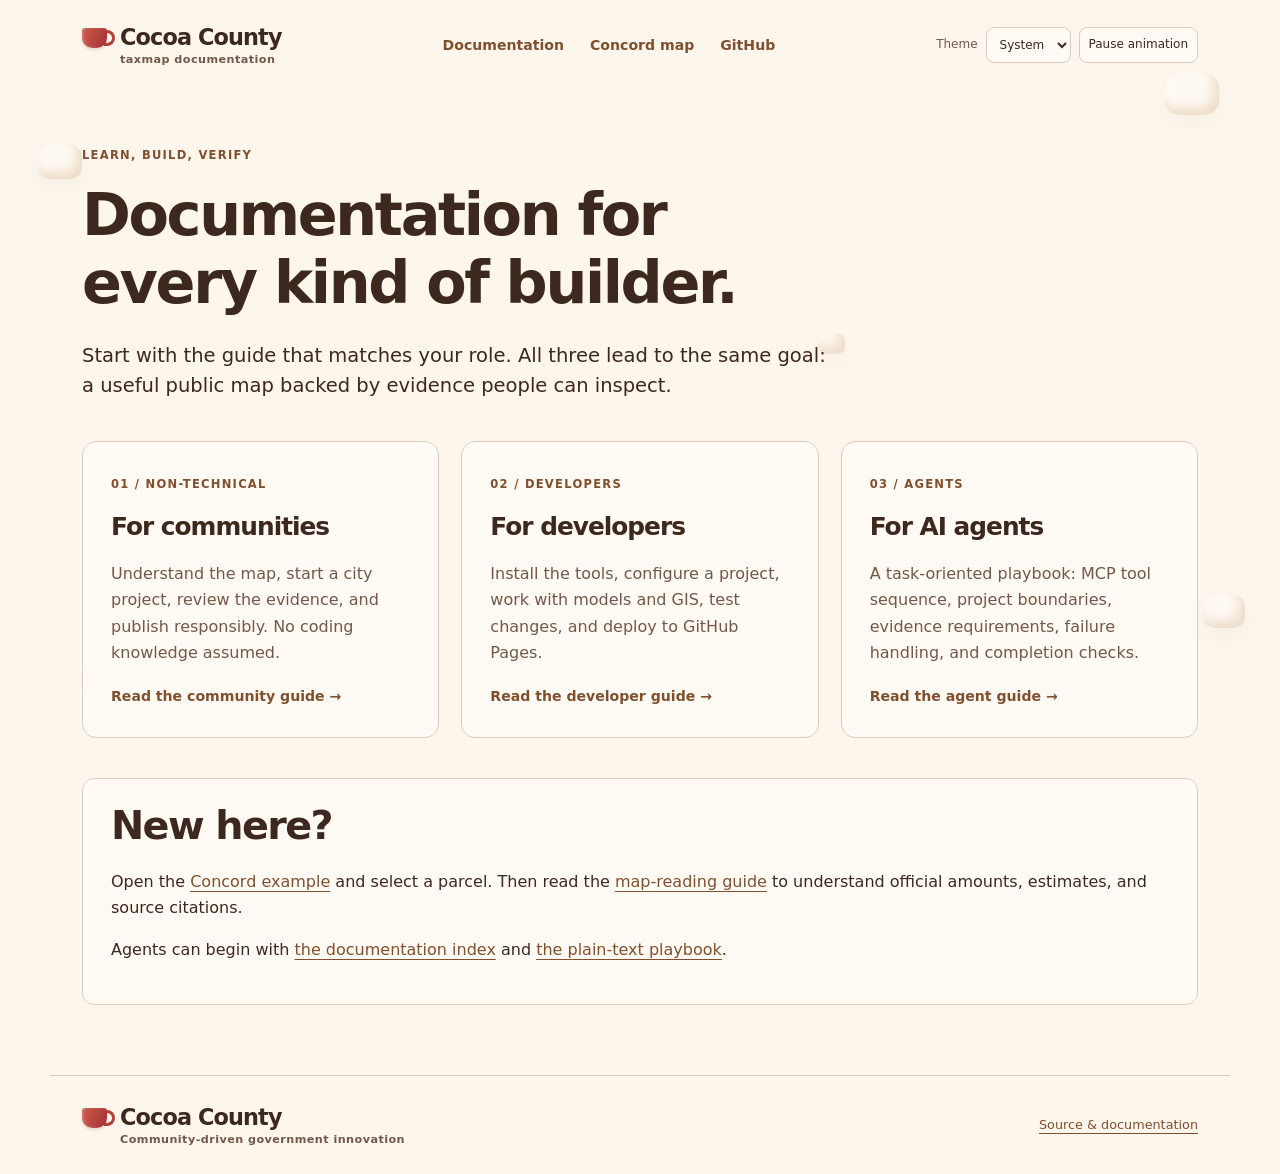
==== website/docs/index.html @ 8ba5b5e0 "Give Cocoa County mugs cozy red glaze and animated steam Co-authored-by: Copilot <223556219+Copilot@" ====
<!doctype html>
<html lang="en">
<head><meta charset="utf-8"><meta name="viewport" content="width=device-width, initial-scale=1"><meta name="description" content="taxmap documentation for communities, developers, and AI agents."><title>Documentation | taxmap</title><link rel="stylesheet" href="../style.css?v=cocoa-2"><link rel="stylesheet" href="docs.css?v=cocoa-1"><script src="../theme.js?v=cocoa-2"></script></head>
<body>
<a class="skip-link" href="#main">Skip to content</a>
<header class="site-header"><a class="brand" href="../">Cocoa County<small>taxmap documentation</small></a><nav aria-label="Main navigation"><a href="./" aria-current="page">Documentation</a><a href="../concord/">Concord map</a><a href="https://github.com/Cocoa-County/tax-map">GitHub</a></nav></header>
<main id="main" class="docs-home">
  <p class="eyebrow">Learn, build, verify</p><h1>Documentation for<br>every kind of builder.</h1>
  <p class="lead">Start with the guide that matches your role. All three lead to the same goal: a useful public map backed by evidence people can inspect.</p>
  <div class="docs-cards">
    <a href="community.html"><span class="eyebrow">01 / Non-technical</span><h2>For communities</h2><p>Understand the map, start a city project, review the evidence, and publish responsibly. No coding knowledge assumed.</p><span>Read the community guide &rarr;</span></a>
    <a href="developers.html"><span class="eyebrow">02 / Developers</span><h2>For developers</h2><p>Install the tools, configure a project, work with models and GIS, test changes, and deploy to GitHub Pages.</p><span>Read the developer guide &rarr;</span></a>
    <a href="agents.html"><span class="eyebrow">03 / Agents</span><h2>For AI agents</h2><p>A task-oriented playbook: MCP tool sequence, project boundaries, evidence requirements, failure handling, and completion checks.</p><span>Read the agent guide &rarr;</span></a>
  </div>
  <section class="agent-prompt"><h2>New here?</h2><p>Open the <a href="../concord/">Concord example</a> and select a parcel. Then read the <a href="community.html#reading">map-reading guide</a> to understand official amounts, estimates, and source citations.</p><p>Agents can begin with <a href="../llms.txt">the documentation index</a> and <a href="agents.txt">the plain-text playbook</a>.</p></section>
</main>
<footer><a class="brand" href="https://github.com/Cocoa-County">Cocoa County<small>Community-driven government innovation</small></a><a href="https://github.com/Cocoa-County/tax-map">Source &amp; documentation</a></footer>
</body></html>
---- website/style.css ----
:root { color-scheme: light; --ink: #3d281f; --muted: #735849; --accent: #80502e; --accent-hover: #59361f; --line: #decbbb; --paper: #fcf6ed; --surface: #fffaf3; --soft: #f2e5d6; --deep: #482e24; --button-ink: #fffaf3; --marshmallow: #fffdf7; --marshmallow-shadow: #e2c9ad; --code-bg: #38251e; font-family: system-ui, -apple-system, "Segoe UI", sans-serif; color: var(--ink); background: var(--paper); }
:root[data-theme="dark"] { color-scheme: dark; --ink: #f8ecdc; --muted: #cfb7a3; --accent: #e4b78c; --accent-hover: #f8d8b5; --line: #644b3b; --paper: #241913; --surface: #30221b; --soft: #3b2b22; --deep: #3b271e; --button-ink: #291b14; --marshmallow: #d6baa0; --marshmallow-shadow: #8c6244; --code-bg: #1b130f; }
@media (prefers-color-scheme: dark) {
  :root:not([data-theme="light"]) { color-scheme: dark; --ink: #f8ecdc; --muted: #cfb7a3; --accent: #e4b78c; --accent-hover: #f8d8b5; --line: #644b3b; --paper: #241913; --surface: #30221b; --soft: #3b2b22; --deep: #3b271e; --button-ink: #291b14; --marshmallow: #d6baa0; --marshmallow-shadow: #8c6244; --code-bg: #1b130f; }
}
* { box-sizing: border-box; }
html { scroll-behavior: smooth; }
body { margin: 0; line-height: 1.65; isolation: isolate; }
.site-header, main, footer { position: relative; z-index: 1; }
.cocoa-background { position: fixed; inset: 0; overflow: hidden; pointer-events: none; z-index: -1; }
.marshmallow { position: absolute; left: var(--x); top: var(--y); width: var(--size); height: calc(var(--size) * .8); border-radius: 35% 35% 30% 30%; background: var(--marshmallow); box-shadow: inset -6px -7px 12px var(--marshmallow-shadow), 0 8px 22px #482e2410; opacity: .55; animation: cocoa-float var(--duration) ease-in-out infinite alternate; animation-delay: var(--delay); }
@keyframes cocoa-float { from { transform: translate3d(-12px, 22px, 0) rotate(-12deg); } to { transform: translate3d(14px, -26px, 0) rotate(14deg); } }
.cocoa-background[data-paused="true"] .marshmallow { animation-play-state: paused; }
.appearance-controls { display: flex; align-items: center; flex-wrap: wrap; gap: 8px; }
.appearance-controls label { font-size: .75rem; color: var(--muted); }
.appearance-controls select, .appearance-controls button { font: inherit; font-size: .75rem; min-height: 36px; border: 1px solid var(--line); border-radius: 8px; background: var(--surface); color: var(--ink); padding: 6px 9px; }
.appearance-controls button { cursor: pointer; }
.appearance-controls :focus-visible { outline: 3px solid var(--accent); outline-offset: 3px; }
.appearance-controls button:hover { background: var(--soft); }
.brand::before { content: ""; position: absolute; width: 25px; height: 20px; left: -38px; top: 4px; border-radius: 3px 3px 10px 10px; background: linear-gradient(110deg, #cf584d, #a13232); box-shadow: inset 2px 0 3px #ffffff30, 0 2px 3px #482e2420; }
.brand::after { content: ""; position: absolute; width: 8px; height: 10px; left: -16px; top: 6px; border: 3px solid #b53e38; border-left: 0; border-radius: 0 8px 8px 0; }
.mug-steam { position: absolute; left: -35px; top: -17px; width: 22px; height: 20px; pointer-events: none; }
.mug-steam span { position: absolute; bottom: 0; width: 5px; height: 13px; border-left: 2px solid var(--muted); border-radius: 50%; opacity: 0; animation: cocoa-steam 3.6s ease-out infinite; }
.mug-steam span:nth-child(1) { left: 1px; animation-delay: -2.4s; }
.mug-steam span:nth-child(2) { left: 8px; animation-delay: -1.2s; }
.mug-steam span:nth-child(3) { left: 15px; }
@keyframes cocoa-steam { 0% { transform: translateY(5px) scale(.7); opacity: 0; } 25% { opacity: .5; } 70% { opacity: .3; } 100% { transform: translate(3px, -7px) scale(1.15); opacity: 0; } }
html[data-motion-paused="true"] .mug-steam span { animation-play-state: paused; }
.brand { position: relative; margin-left: 38px; }
a { color: var(--accent); text-underline-offset: 4px; }
a:hover { color: var(--accent-hover); }
a:focus-visible { outline: 3px solid #ca6b24; outline-offset: 5px; border-radius: 3px; }
.skip-link { position: absolute; left: 16px; top: -100px; padding: 10px 16px; background: var(--surface); z-index: 2; }
.skip-link:focus { top: 12px; }
.site-header, main, footer { max-width: 1180px; margin-inline: auto; }
.site-header { display: flex; align-items: center; justify-content: space-between; flex-wrap: wrap; gap: 24px; padding: 24px 32px; }
.brand { display: inline-flex; align-items: center; gap: 10px; color: var(--ink); font-weight: 800; font-size: 1.4rem; text-decoration: none; letter-spacing: -.04em; }
.brand { flex-direction: column; align-items: flex-start; gap: 2px; line-height: 1.2; }
.brand small { font-size: .7rem; font-weight: 600; letter-spacing: .04em; color: var(--muted); }
nav { display: flex; gap: 26px; flex-wrap: wrap; }
nav a { font-size: .88rem; font-weight: 600; text-decoration: none; }
h1, h2, h3, p { margin-top: 0; }
h1, h2, h3 { line-height: 1.15; letter-spacing: -.04em; }
h1 { font-size: clamp(2.6rem, 4.6vw, 4rem); margin-bottom: 24px; }
h1 em { font-style: normal; color: var(--accent); }
h2 { font-size: clamp(1.9rem, 3.1vw, 2.8rem); margin-bottom: 20px; }
h3 { font-size: 1.2rem; letter-spacing: -.025em; margin-bottom: 12px; }
.eyebrow { font-size: .72rem; font-weight: 750; text-transform: uppercase; letter-spacing: .11em; color: var(--accent); margin-bottom: 16px; }
.hero { display: grid; grid-template-columns: 1.35fr 1fr; gap: 56px; align-items: center; padding: 68px 32px 88px; }
.lead { font-size: 1.22rem; line-height: 1.55; }
.hero-detail { color: var(--muted); max-width: 530px; }
.actions { display: flex; flex-wrap: wrap; gap: 12px; margin: 28px 0 18px; }
.button { display: inline-flex; justify-content: center; align-items: center; gap: 12px; padding: 13px 20px; background: var(--accent); color: var(--button-ink); border: 1px solid var(--accent); border-radius: 9px; text-decoration: none; font-size: .9rem; font-weight: 650; }
.button:hover { background: var(--accent-hover); color: var(--button-ink); }
.button.secondary { color: var(--accent); background: transparent; border-color: var(--line); }
.button.secondary:hover { background: var(--soft); }
.fine { font-size: .8rem; color: var(--muted); line-height: 1.6; }
.preview { background: var(--surface); border: 1px solid var(--line); border-radius: 18px; overflow: hidden; box-shadow: 0 22px 60px #482e2418; transform: rotate(1deg); }
.preview-top { display: flex; align-items: center; gap: 9px; padding: 14px 20px; font-size: .78rem; color: var(--muted); border-bottom: 1px solid var(--line); }
.status-dot { width: 7px; height: 7px; border-radius: 50%; background: var(--accent); }
.map-art { height: 175px; position: relative; overflow: hidden; background: repeating-linear-gradient(25deg, transparent 0 52px, #ffffffb0 53px 63px, transparent 64px 120px), #e8efdf; }
.parcel { position: absolute; display: block; width: 78px; height: 58px; border: 2px solid #4d9b84; background: #89c6ac66; transform: rotate(25deg); border-radius: 2px; }
.p1 { top: 18px; left: 18px; }.p2 { top: 58px; left: 104px; }.p3 { top: 100px; left: 190px; }
.p4 { top: -30px; left: 153px; }.p5 { top: 12px; left: 239px; background: #f4ce6b99; border-color: #b37e22; }.p6 { top: 54px; left: 325px; }
.map-label { position: absolute; bottom: 12px; left: 14px; background: var(--surface); color: var(--ink); border-radius: 5px; padding: 4px 10px; font-size: .7rem; }
.preview-body { padding: 24px; }.preview-body .eyebrow { margin-bottom: 7px; }
.bill-name { font-size: .78rem; font-weight: 700; margin-bottom: 20px; }
code { padding: 3px 6px; border: 1px solid var(--line); border-radius: 4px; margin-right: 5px; }
.preview-body h2 { font-size: 1.35rem; }.preview-body > p:not(.eyebrow):not(.bill-name) { color: var(--muted); font-size: .88rem; }
.preview-body > a { font-weight: 650; font-size: .9rem; }.preview-body .fine { margin: 18px 0 0; font-size: .72rem !important; }
.questions { padding: 48px; background: var(--soft); border-radius: 20px; margin: 0 32px 30px; }
.questions > p:last-child { max-width: 850px; color: var(--muted); margin-bottom: 0; }
.question-grid { display: grid; grid-template-columns: repeat(3, 1fr); gap: 26px; margin: 26px 0; }
.question-grid p { font-size: 1.1rem; font-weight: 650; line-height: 1.5; border-left: 3px solid var(--accent); padding-left: 16px; margin-bottom: 0; }
.section { padding: 66px 32px; }.section-heading { max-width: 650px; margin-bottom: 36px; }.section-heading > p:last-child { color: var(--muted); }
.steps { padding: 0; margin: 0; list-style: none; display: grid; grid-template-columns: 1fr 1fr; gap: 34px 48px; }
.steps li { display: flex; gap: 18px; }.steps p { color: var(--muted); margin-bottom: 0; }
.step-number { font-size: .85rem; font-weight: 750; color: var(--accent); border-top: 2px solid var(--accent); padding-top: 7px; }
.agent-prompt { background: var(--surface); border: 1px solid var(--line); border-radius: 12px; padding: 24px 28px; margin: 36px 0 14px; }
blockquote { margin: 0; font-size: 1.05rem; }
.features { border-top: 1px solid var(--line); }
.feature-grid { display: grid; grid-template-columns: repeat(4, 1fr); gap: 28px; }.feature-grid p { color: var(--muted); font-size: .93rem; }
.feature-symbol { display: grid; place-items: center; width: 42px; height: 42px; border-radius: 10px; background: var(--soft); color: var(--accent); font-size: 1.3rem; font-weight: 650; margin-bottom: 20px; }
.proof { display: grid; grid-template-columns: 1fr 1fr; gap: 60px; background: var(--deep); color: white; border-radius: 20px; margin: 0 32px; padding: 48px; }
.proof .eyebrow { color: #efc79e; }.proof p { color: #f1dfcc; }.proof .button { background: #f5dfc7; border-color: #f5dfc7; color: #482e24; }
.stats { display: grid; grid-template-columns: 1fr 1fr; gap: 28px; margin: 0 0 24px; }.stats div:last-child { grid-column: 1 / -1; }
.stats dt { font-size: .8rem; color: #f1dfcc; }.stats dd { font-size: 2.5rem; font-weight: 700; margin: 0; line-height: 1.3; }
.ownership { padding-top: 84px; }.ownership-grid { display: grid; grid-template-columns: repeat(3, 1fr); gap: 36px; margin: 36px 0 12px; }.ownership-grid p { color: var(--muted); }
.closing { text-align: center; border-top: 1px solid var(--line); padding: 64px 32px; }.closing .actions { justify-content: center; }.closing .fine { max-width: 640px; margin: 24px auto 0; }
footer { display: flex; align-items: center; justify-content: space-between; gap: 20px; border-top: 1px solid var(--line); padding: 28px 32px; font-size: .8rem; color: var(--muted); }
@media (max-width: 900px) { .hero { gap: 28px; }.feature-grid { grid-template-columns: 1fr 1fr; }.proof { gap: 32px; padding: 32px; }.ownership-grid { gap: 20px; } }
@media (max-width: 650px) {
  .site-header { padding: 20px; gap: 12px; }nav { gap: 14px; }nav a { font-size: .78rem; }.nav-source { display: none; }
  .hero { grid-template-columns: 1fr; padding: 40px 20px 48px; gap: 32px; }.preview { transform: none; }.lead { font-size: 1.1rem; }
  .questions { margin: 0 20px; padding: 28px 24px; }.question-grid, .steps, .proof, .ownership-grid { grid-template-columns: 1fr; }
  .question-grid { gap: 18px; }.section { padding: 48px 20px; }.proof { margin: 0 20px; padding: 28px; }.steps { gap: 28px; }
  .feature-grid { gap: 20px; }.feature-grid h3 { font-size: 1.1rem; }.feature-grid p { font-size: .86rem; }
  .agent-prompt { padding: 20px; }.closing { padding: 48px 20px; }footer { padding: 24px 20px; flex-wrap: wrap; }footer > span { display: none; }
}
@media (prefers-reduced-motion: reduce) { html { scroll-behavior: auto; }.marshmallow, .mug-steam span { animation: none; }.mug-steam span { opacity: .3; } }
---- website/docs/docs.css ----
.docs-home { padding: 56px 32px; }
.docs-home > .lead { max-width: 760px; }
.docs-cards { display: grid; grid-template-columns: repeat(3, 1fr); gap: 22px; margin: 40px 0; }
.docs-cards > a { display: block; padding: 28px; background: var(--surface); border: 1px solid var(--line); border-radius: 14px; text-decoration: none; color: var(--ink); }
.docs-cards > a:hover { border-color: var(--accent); background: var(--soft); }
.docs-cards h2 { font-size: 1.55rem; margin-top: 16px; }
.docs-cards p { color: var(--muted); }
.docs-cards > a > span:last-child { font-weight: 650; color: var(--accent); font-size: .88rem; }
.docs-layout { display: grid; grid-template-columns: 220px minmax(0, 1fr); gap: 48px; padding: 40px 32px 72px; }
.docs-sidebar { position: sticky; top: 24px; align-self: start; }
.docs-sidebar nav { display: flex; flex-direction: column; gap: 5px; }
.docs-sidebar a { padding: 7px 10px; border-radius: 6px; }
.docs-sidebar a[aria-current="page"] { background: var(--soft); color: var(--ink); }
.docs-sidebar .toc { margin-top: 24px; border-top: 1px solid var(--line); padding-top: 16px; }
.docs-sidebar .toc a { font-weight: 400; font-size: .82rem; }
.docs-article { max-width: 820px; min-width: 0; }
.docs-article h1 { font-size: clamp(2.2rem, 4vw, 3rem); }
.docs-article h2 { font-size: 1.7rem; margin-top: 0; }
.docs-article h3 { margin-top: 24px; }
.docs-article section { padding-top: 34px; margin-top: 34px; border-top: 1px solid var(--line); scroll-margin-top: 20px; }
.docs-article li { margin: 8px 0; }
.docs-article pre { overflow-x: auto; padding: 18px; border-radius: 9px; background: var(--code-bg); color: #f8ecdc; font-size: .82rem; line-height: 1.6; }
.docs-article code { overflow-wrap: anywhere; }
.docs-article pre code { padding: 0; border: 0; margin: 0; overflow-wrap: normal; }
.callout { padding: 18px 22px; background: var(--soft); border-left: 3px solid var(--accent); border-radius: 0 8px 8px 0; }
.table-scroll { overflow-x: auto; }
.docs-article table { width: 100%; border-collapse: collapse; font-size: .9rem; }
.docs-article th, .docs-article td { text-align: left; border-bottom: 1px solid var(--line); padding: 12px 10px; vertical-align: top; }
.docs-article th { background: var(--soft); }
@media (max-width: 800px) { .docs-cards { grid-template-columns: 1fr; }.docs-layout { grid-template-columns: 1fr; gap: 28px; }.docs-sidebar { position: static; }.docs-sidebar > nav { flex-direction: row; flex-wrap: wrap; }.docs-sidebar .toc { display: none; } }
@media (max-width: 650px) { .docs-home, .docs-layout { padding: 32px 20px; }.site-header { flex-wrap: wrap; }.docs-cards > a { padding: 22px; } }
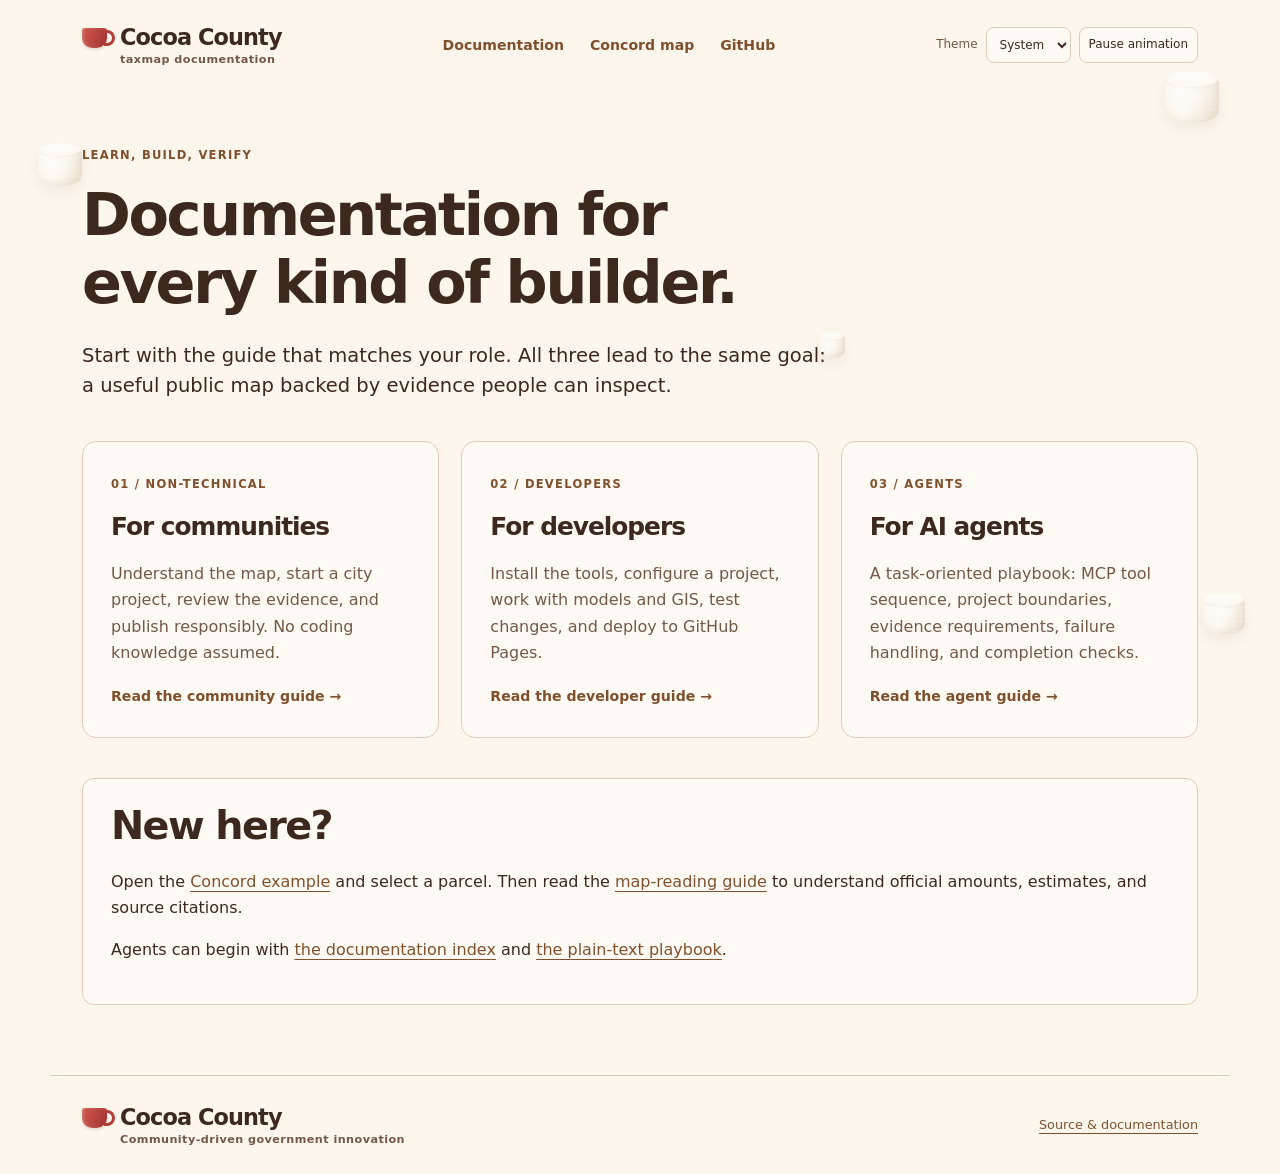
==== commit b5a6254f: "Make floating marshmallows pillowy with rounded tops and powdered texture Co-authored-by: Copilot <2" ====
--- a/website/docs/index.html
+++ b/website/docs/index.html
@@ -1,6 +1,6 @@
 <!doctype html>
 <html lang="en">
-<head><meta charset="utf-8"><meta name="viewport" content="width=device-width, initial-scale=1"><meta name="description" content="taxmap documentation for communities, developers, and AI agents."><title>Documentation | taxmap</title><link rel="stylesheet" href="../style.css?v=cocoa-2"><link rel="stylesheet" href="docs.css?v=cocoa-1"><script src="../theme.js?v=cocoa-2"></script></head>
+<head><meta charset="utf-8"><meta name="viewport" content="width=device-width, initial-scale=1"><meta name="description" content="taxmap documentation for communities, developers, and AI agents."><title>Documentation | taxmap</title><link rel="stylesheet" href="../style.css?v=cocoa-3"><link rel="stylesheet" href="docs.css?v=cocoa-1"><script src="../theme.js?v=cocoa-2"></script></head>
 <body>
 <a class="skip-link" href="#main">Skip to content</a>
 <header class="site-header"><a class="brand" href="../">Cocoa County<small>taxmap documentation</small></a><nav aria-label="Main navigation"><a href="./" aria-current="page">Documentation</a><a href="../concord/">Concord map</a><a href="https://github.com/Cocoa-County/tax-map">GitHub</a></nav></header>
--- a/website/style.css
+++ b/website/style.css
@@ -8,7 +8,9 @@
 body { margin: 0; line-height: 1.65; isolation: isolate; }
 .site-header, main, footer { position: relative; z-index: 1; }
 .cocoa-background { position: fixed; inset: 0; overflow: hidden; pointer-events: none; z-index: -1; }
-.marshmallow { position: absolute; left: var(--x); top: var(--y); width: var(--size); height: calc(var(--size) * .8); border-radius: 35% 35% 30% 30%; background: var(--marshmallow); box-shadow: inset -6px -7px 12px var(--marshmallow-shadow), 0 8px 22px #482e2410; opacity: .55; animation: cocoa-float var(--duration) ease-in-out infinite alternate; animation-delay: var(--delay); }
+.marshmallow { position: absolute; left: var(--x); top: var(--y); width: var(--size); height: calc(var(--size) * .95); border-radius: 42% 42% 40% 40% / 24% 24% 26% 26%; background: radial-gradient(ellipse at 30% 35%, #fffefb 0%, transparent 65%), linear-gradient(100deg, #f7eee3 0%, #fffaf2 42%, #e8dbcb 100%); box-shadow: inset -2px -4px 5px #cab8a440, 0 6px 14px #482e2414; opacity: .75; animation: cocoa-float var(--duration) ease-in-out infinite alternate; animation-delay: var(--delay); }
+.marshmallow::before { content: ""; position: absolute; inset: -1px 1px auto; height: 32%; border-radius: 50%; background: radial-gradient(ellipse at 40% 35%, #ffffff, #fffaf3 65%, #eee1d1); box-shadow: 0 1px 2px #d4c5b550; }
+.marshmallow::after { content: ""; position: absolute; inset: 0; border-radius: inherit; background-image: radial-gradient(#ffffff90 .6px, transparent .8px), radial-gradient(#c9b8a230 .5px, transparent .8px); background-size: 4px 5px, 7px 6px; background-position: 0 0, 2px 3px; opacity: .45; }
 @keyframes cocoa-float { from { transform: translate3d(-12px, 22px, 0) rotate(-12deg); } to { transform: translate3d(14px, -26px, 0) rotate(14deg); } }
 .cocoa-background[data-paused="true"] .marshmallow { animation-play-state: paused; }
 .appearance-controls { display: flex; align-items: center; flex-wrap: wrap; gap: 8px; }
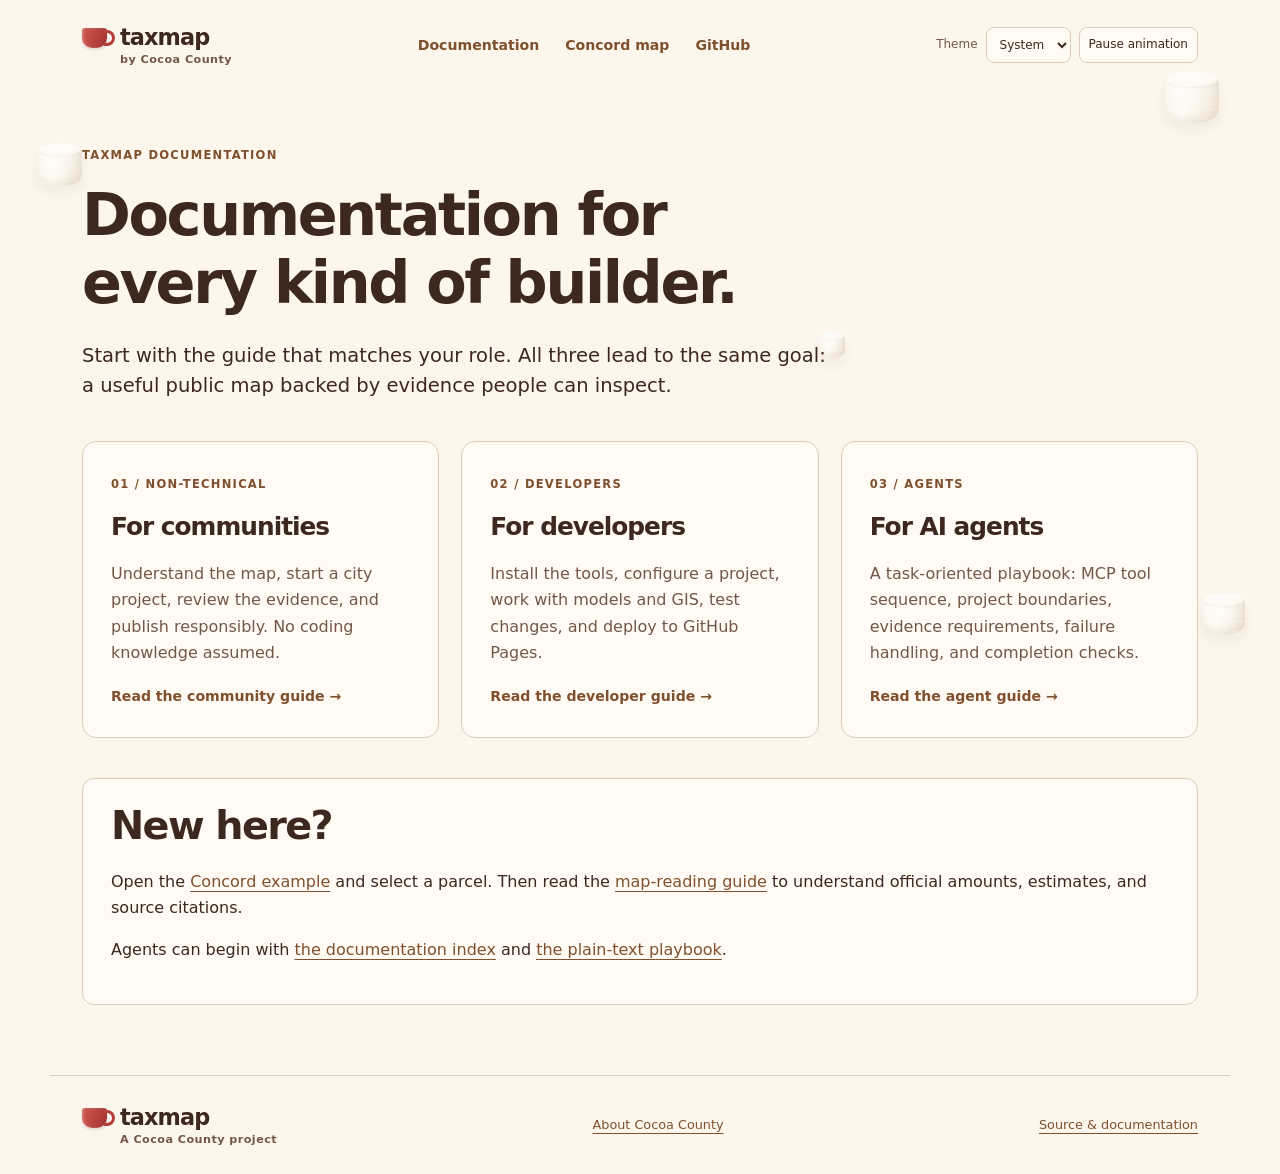
==== commit 130c5161: "Clarify taxmap app identity and Cocoa County attribution Co-authored-by: Copilot <223556219+Copilot@" ====
--- a/website/docs/index.html
+++ b/website/docs/index.html
@@ -3,9 +3,9 @@
 <head><meta charset="utf-8"><meta name="viewport" content="width=device-width, initial-scale=1"><meta name="description" content="taxmap documentation for communities, developers, and AI agents."><title>Documentation | taxmap</title><link rel="stylesheet" href="../style.css?v=cocoa-3"><link rel="stylesheet" href="docs.css?v=cocoa-1"><script src="../theme.js?v=cocoa-2"></script></head>
 <body>
 <a class="skip-link" href="#main">Skip to content</a>
-<header class="site-header"><a class="brand" href="../">Cocoa County<small>taxmap documentation</small></a><nav aria-label="Main navigation"><a href="./" aria-current="page">Documentation</a><a href="../concord/">Concord map</a><a href="https://github.com/Cocoa-County/tax-map">GitHub</a></nav></header>
+<header class="site-header"><a class="brand" href="../">taxmap<small>by Cocoa County</small></a><nav aria-label="Main navigation"><a href="./" aria-current="page">Documentation</a><a href="../concord/">Concord map</a><a href="https://github.com/Cocoa-County/tax-map">GitHub</a></nav></header>
 <main id="main" class="docs-home">
-  <p class="eyebrow">Learn, build, verify</p><h1>Documentation for<br>every kind of builder.</h1>
+  <p class="eyebrow">taxmap documentation</p><h1>Documentation for<br>every kind of builder.</h1>
   <p class="lead">Start with the guide that matches your role. All three lead to the same goal: a useful public map backed by evidence people can inspect.</p>
   <div class="docs-cards">
     <a href="community.html"><span class="eyebrow">01 / Non-technical</span><h2>For communities</h2><p>Understand the map, start a city project, review the evidence, and publish responsibly. No coding knowledge assumed.</p><span>Read the community guide &rarr;</span></a>
@@ -14,5 +14,5 @@
   </div>
   <section class="agent-prompt"><h2>New here?</h2><p>Open the <a href="../concord/">Concord example</a> and select a parcel. Then read the <a href="community.html#reading">map-reading guide</a> to understand official amounts, estimates, and source citations.</p><p>Agents can begin with <a href="../llms.txt">the documentation index</a> and <a href="agents.txt">the plain-text playbook</a>.</p></section>
 </main>
-<footer><a class="brand" href="https://github.com/Cocoa-County">Cocoa County<small>Community-driven government innovation</small></a><a href="https://github.com/Cocoa-County/tax-map">Source &amp; documentation</a></footer>
+<footer><a class="brand" href="../">taxmap<small>A Cocoa County project</small></a><a href="https://github.com/Cocoa-County">About Cocoa County</a><a href="https://github.com/Cocoa-County/tax-map">Source &amp; documentation</a></footer>
 </body></html>
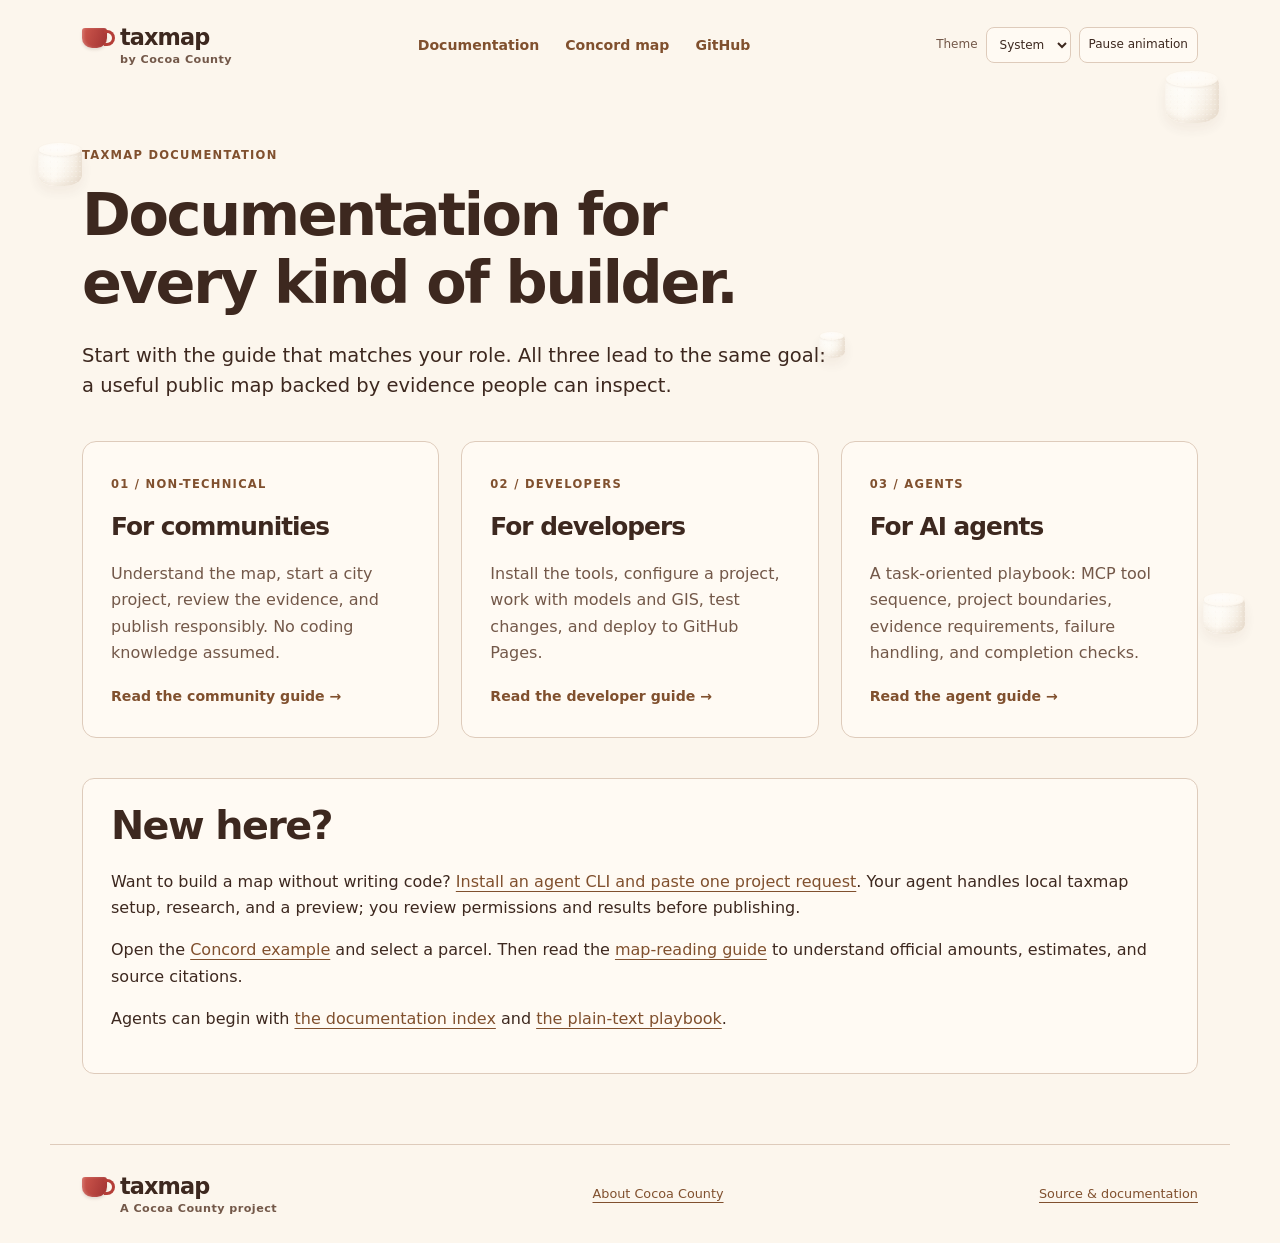
==== commit d9799a8d: "Add local agent CLI onboarding guide Co-authored-by: Copilot <223556219+Copilot@users.noreply.github" ====
--- a/website/docs/index.html
+++ b/website/docs/index.html
@@ -12,7 +12,7 @@
     <a href="developers.html"><span class="eyebrow">02 / Developers</span><h2>For developers</h2><p>Install the tools, configure a project, work with models and GIS, test changes, and deploy to GitHub Pages.</p><span>Read the developer guide &rarr;</span></a>
     <a href="agents.html"><span class="eyebrow">03 / Agents</span><h2>For AI agents</h2><p>A task-oriented playbook: MCP tool sequence, project boundaries, evidence requirements, failure handling, and completion checks.</p><span>Read the agent guide &rarr;</span></a>
   </div>
-  <section class="agent-prompt"><h2>New here?</h2><p>Open the <a href="../concord/">Concord example</a> and select a parcel. Then read the <a href="community.html#reading">map-reading guide</a> to understand official amounts, estimates, and source citations.</p><p>Agents can begin with <a href="../llms.txt">the documentation index</a> and <a href="agents.txt">the plain-text playbook</a>.</p></section>
+  <section class="agent-prompt"><h2>New here?</h2><p>Want to build a map without writing code? <a href="get-started.html">Install an agent CLI and paste one project request</a>. Your agent handles local taxmap setup, research, and a preview; you review permissions and results before publishing.</p><p>Open the <a href="../concord/">Concord example</a> and select a parcel. Then read the <a href="community.html#reading">map-reading guide</a> to understand official amounts, estimates, and source citations.</p><p>Agents can begin with <a href="../llms.txt">the documentation index</a> and <a href="agents.txt">the plain-text playbook</a>.</p></section>
 </main>
 <footer><a class="brand" href="../">taxmap<small>A Cocoa County project</small></a><a href="https://github.com/Cocoa-County">About Cocoa County</a><a href="https://github.com/Cocoa-County/tax-map">Source &amp; documentation</a></footer>
 </body></html>
--- a/website/style.css
+++ b/website/style.css
@@ -75,6 +75,20 @@
 .question-grid { display: grid; grid-template-columns: repeat(3, 1fr); gap: 26px; margin: 26px 0; }
 .question-grid p { font-size: 1.1rem; font-weight: 650; line-height: 1.5; border-left: 3px solid var(--accent); padding-left: 16px; margin-bottom: 0; }
 .section { padding: 66px 32px; }.section-heading { max-width: 650px; margin-bottom: 36px; }.section-heading > p:last-child { color: var(--muted); }
+.workflow-diagram { display: grid; grid-template-columns: repeat(5, minmax(0, 1fr)); gap: 24px; list-style: none; padding: 0; margin: 0; }
+.workflow-diagram li { position: relative; padding: 20px 16px; background: var(--surface); border: 1px solid var(--line); border-radius: 12px; }
+.workflow-diagram li:not(:last-child)::after { content: "\2192"; position: absolute; right: -21px; top: 50%; transform: translateY(-50%); color: var(--accent); font-size: 1.2rem; }
+.workflow-role { display: block; color: var(--accent); font-size: .7rem; font-weight: 700; min-height: 36px; margin-bottom: 12px; }
+.workflow-diagram h3 { font-size: 1rem; line-height: 1.3; letter-spacing: -.02em; }
+.workflow-diagram p { font-size: .85rem; color: var(--muted); margin: 0; }
+.workflow-cycle { border-bottom: 1px solid var(--line); padding: 18px 0; margin: 10px 0 16px; font-size: .88rem; color: var(--muted); }
+.workflow-cycle span { color: var(--accent); font-size: 1.2rem; margin-right: 8px; }
+@media (max-width: 1000px) {
+  .workflow-diagram { grid-template-columns: 1fr; gap: 26px; }
+  .workflow-diagram li { padding: 18px 22px; }
+  .workflow-diagram li:not(:last-child)::after { content: "\2193"; right: auto; left: 50%; top: auto; bottom: -26px; transform: translateX(-50%); }
+  .workflow-role { min-height: 0; margin-bottom: 8px; }
+}
 .steps { padding: 0; margin: 0; list-style: none; display: grid; grid-template-columns: 1fr 1fr; gap: 34px 48px; }
 .steps li { display: flex; gap: 18px; }.steps p { color: var(--muted); margin-bottom: 0; }
 .step-number { font-size: .85rem; font-weight: 750; color: var(--accent); border-top: 2px solid var(--accent); padding-top: 7px; }
--- a/website/docs/docs.css
+++ b/website/docs/docs.css
@@ -22,6 +22,8 @@
 .docs-article pre { overflow-x: auto; padding: 18px; border-radius: 9px; background: var(--code-bg); color: #f8ecdc; font-size: .82rem; line-height: 1.6; }
 .docs-article code { overflow-wrap: anywhere; }
 .docs-article pre code { padding: 0; border: 0; margin: 0; overflow-wrap: normal; }
+.docs-article .bootstrap-prompt { white-space: pre-wrap; overflow-wrap: anywhere; }
+.docs-article .bootstrap-prompt code { overflow-wrap: anywhere; }
 .callout { padding: 18px 22px; background: var(--soft); border-left: 3px solid var(--accent); border-radius: 0 8px 8px 0; }
 .table-scroll { overflow-x: auto; }
 .docs-article table { width: 100%; border-collapse: collapse; font-size: .9rem; }
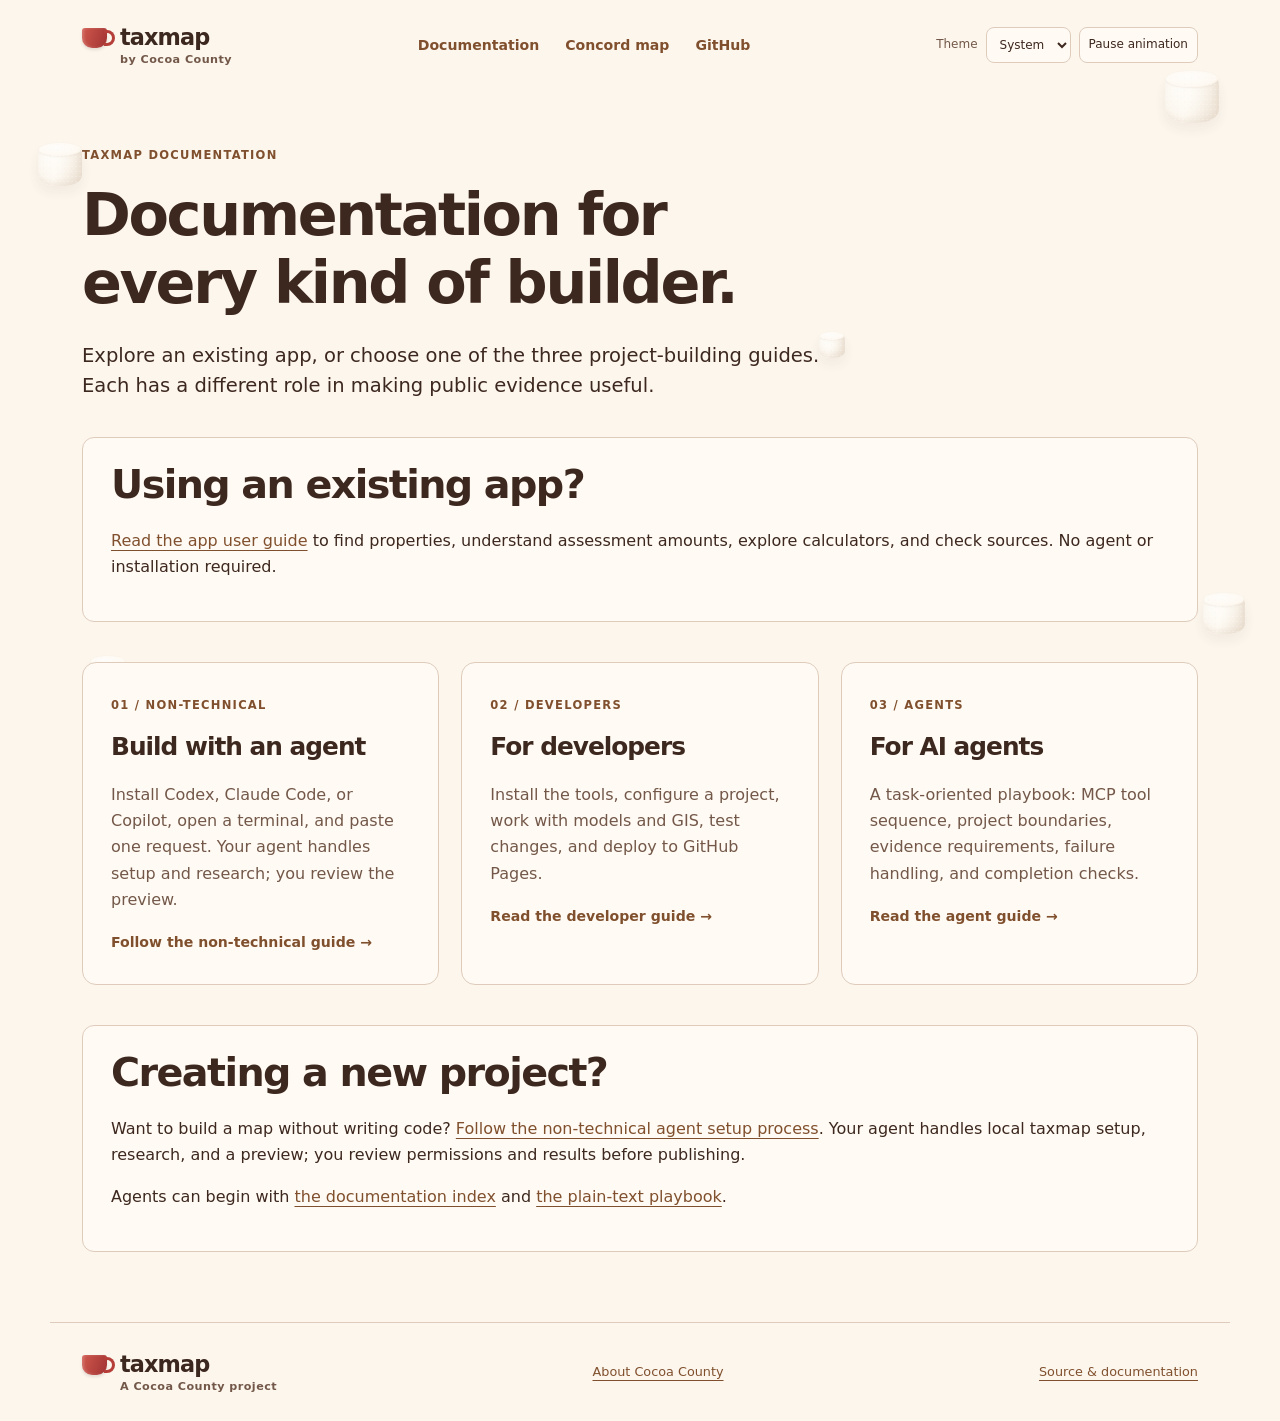
==== commit 1374f872: "Separate app usage from agent-led project creation docs Co-authored-by: Copilot <223556219+Copilot@u" ====
--- a/website/docs/index.html
+++ b/website/docs/index.html
@@ -6,13 +6,14 @@
 <header class="site-header"><a class="brand" href="../">taxmap<small>by Cocoa County</small></a><nav aria-label="Main navigation"><a href="./" aria-current="page">Documentation</a><a href="../concord/">Concord map</a><a href="https://github.com/Cocoa-County/tax-map">GitHub</a></nav></header>
 <main id="main" class="docs-home">
   <p class="eyebrow">taxmap documentation</p><h1>Documentation for<br>every kind of builder.</h1>
-  <p class="lead">Start with the guide that matches your role. All three lead to the same goal: a useful public map backed by evidence people can inspect.</p>
+  <p class="lead">Explore an existing app, or choose one of the three project-building guides. Each has a different role in making public evidence useful.</p>
+  <section class="agent-prompt"><h2>Using an existing app?</h2><p><a href="users.html">Read the app user guide</a> to find properties, understand assessment amounts, explore calculators, and check sources. No agent or installation required.</p></section>
   <div class="docs-cards">
-    <a href="community.html"><span class="eyebrow">01 / Non-technical</span><h2>For communities</h2><p>Understand the map, start a city project, review the evidence, and publish responsibly. No coding knowledge assumed.</p><span>Read the community guide &rarr;</span></a>
+    <a href="community.html"><span class="eyebrow">01 / Non-technical</span><h2>Build with an agent</h2><p>Install Codex, Claude Code, or Copilot, open a terminal, and paste one request. Your agent handles setup and research; you review the preview.</p><span>Follow the non-technical guide &rarr;</span></a>
     <a href="developers.html"><span class="eyebrow">02 / Developers</span><h2>For developers</h2><p>Install the tools, configure a project, work with models and GIS, test changes, and deploy to GitHub Pages.</p><span>Read the developer guide &rarr;</span></a>
     <a href="agents.html"><span class="eyebrow">03 / Agents</span><h2>For AI agents</h2><p>A task-oriented playbook: MCP tool sequence, project boundaries, evidence requirements, failure handling, and completion checks.</p><span>Read the agent guide &rarr;</span></a>
   </div>
-  <section class="agent-prompt"><h2>New here?</h2><p>Want to build a map without writing code? <a href="get-started.html">Install an agent CLI and paste one project request</a>. Your agent handles local taxmap setup, research, and a preview; you review permissions and results before publishing.</p><p>Open the <a href="../concord/">Concord example</a> and select a parcel. Then read the <a href="community.html#reading">map-reading guide</a> to understand official amounts, estimates, and source citations.</p><p>Agents can begin with <a href="../llms.txt">the documentation index</a> and <a href="agents.txt">the plain-text playbook</a>.</p></section>
+  <section class="agent-prompt"><h2>Creating a new project?</h2><p>Want to build a map without writing code? <a href="community.html">Follow the non-technical agent setup process</a>. Your agent handles local taxmap setup, research, and a preview; you review permissions and results before publishing.</p><p>Agents can begin with <a href="../llms.txt">the documentation index</a> and <a href="agents.txt">the plain-text playbook</a>.</p></section>
 </main>
 <footer><a class="brand" href="../">taxmap<small>A Cocoa County project</small></a><a href="https://github.com/Cocoa-County">About Cocoa County</a><a href="https://github.com/Cocoa-County/tax-map">Source &amp; documentation</a></footer>
 </body></html>
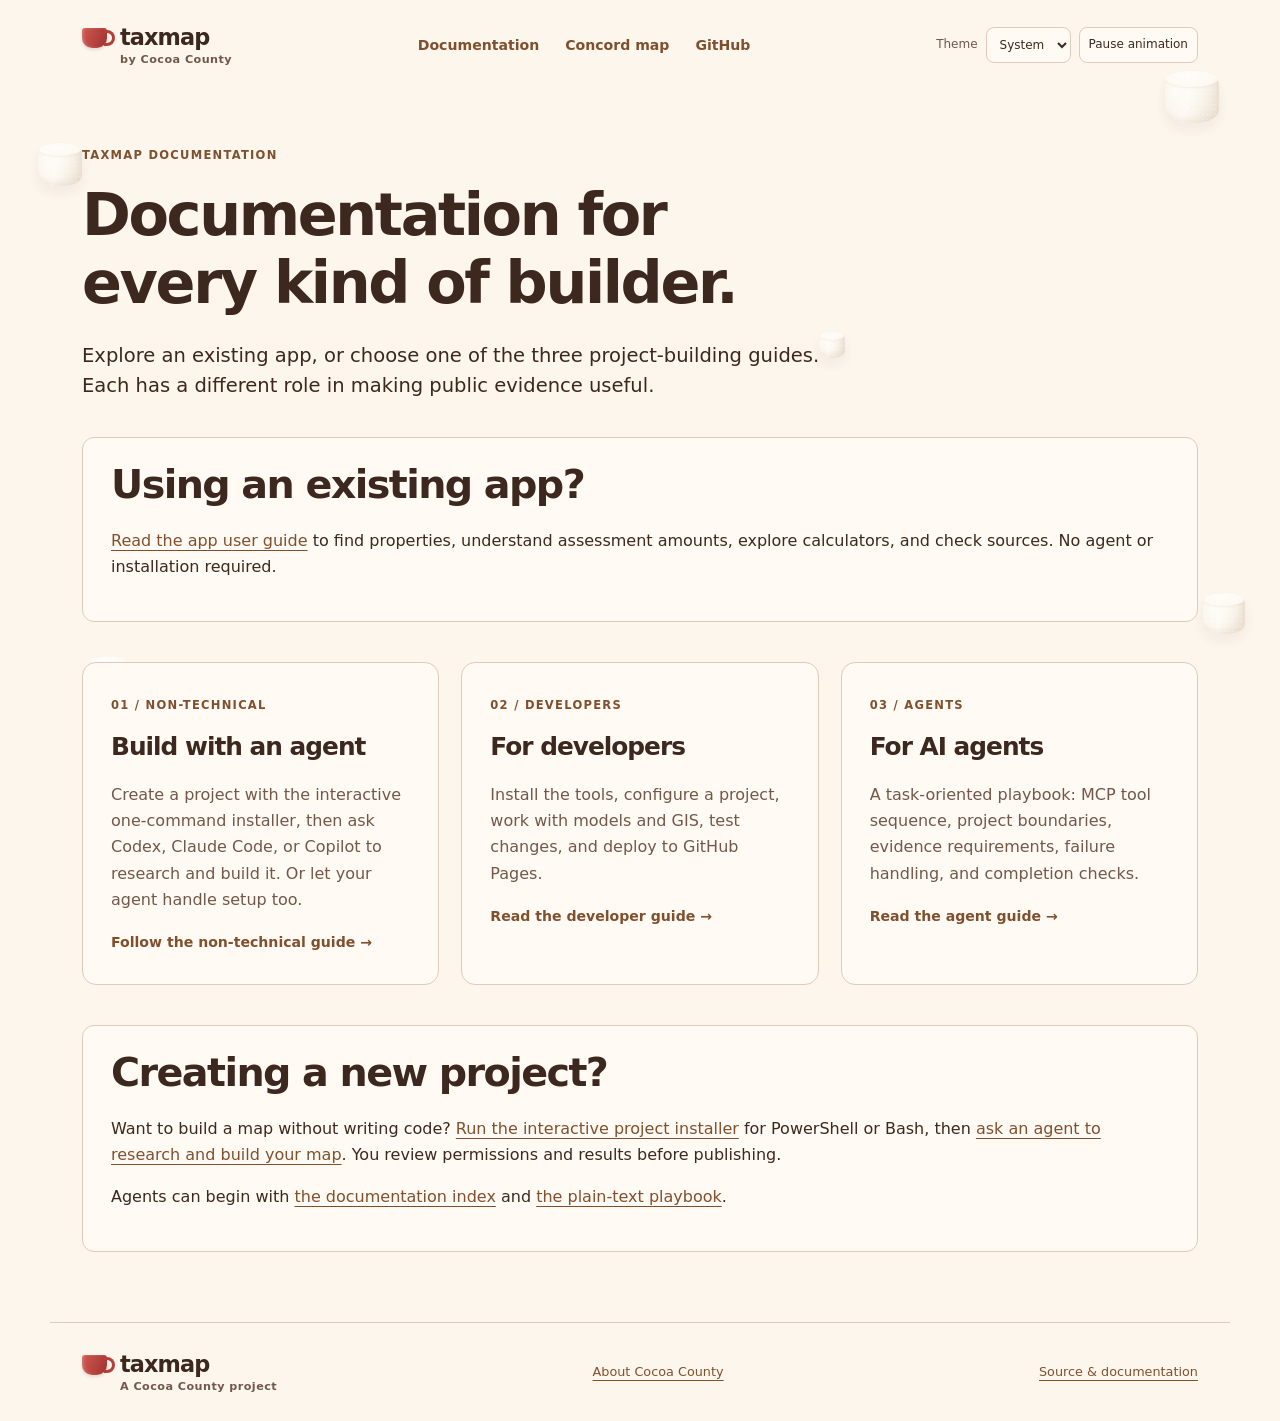
==== commit 609514f7: "Add interactive one-line project installers and onboarding docs Co-authored-by: Copilot <223556219+C" ====
--- a/website/docs/index.html
+++ b/website/docs/index.html
@@ -9,11 +9,11 @@
   <p class="lead">Explore an existing app, or choose one of the three project-building guides. Each has a different role in making public evidence useful.</p>
   <section class="agent-prompt"><h2>Using an existing app?</h2><p><a href="users.html">Read the app user guide</a> to find properties, understand assessment amounts, explore calculators, and check sources. No agent or installation required.</p></section>
   <div class="docs-cards">
-    <a href="community.html"><span class="eyebrow">01 / Non-technical</span><h2>Build with an agent</h2><p>Install Codex, Claude Code, or Copilot, open a terminal, and paste one request. Your agent handles setup and research; you review the preview.</p><span>Follow the non-technical guide &rarr;</span></a>
+    <a href="community.html"><span class="eyebrow">01 / Non-technical</span><h2>Build with an agent</h2><p>Create a project with the interactive one-command installer, then ask Codex, Claude Code, or Copilot to research and build it. Or let your agent handle setup too.</p><span>Follow the non-technical guide &rarr;</span></a>
     <a href="developers.html"><span class="eyebrow">02 / Developers</span><h2>For developers</h2><p>Install the tools, configure a project, work with models and GIS, test changes, and deploy to GitHub Pages.</p><span>Read the developer guide &rarr;</span></a>
     <a href="agents.html"><span class="eyebrow">03 / Agents</span><h2>For AI agents</h2><p>A task-oriented playbook: MCP tool sequence, project boundaries, evidence requirements, failure handling, and completion checks.</p><span>Read the agent guide &rarr;</span></a>
   </div>
-  <section class="agent-prompt"><h2>Creating a new project?</h2><p>Want to build a map without writing code? <a href="community.html">Follow the non-technical agent setup process</a>. Your agent handles local taxmap setup, research, and a preview; you review permissions and results before publishing.</p><p>Agents can begin with <a href="../llms.txt">the documentation index</a> and <a href="agents.txt">the plain-text playbook</a>.</p></section>
+  <section class="agent-prompt"><h2>Creating a new project?</h2><p>Want to build a map without writing code? <a href="community.html#project-install">Run the interactive project installer</a> for PowerShell or Bash, then <a href="community.html#prompt">ask an agent to research and build your map</a>. You review permissions and results before publishing.</p><p>Agents can begin with <a href="../llms.txt">the documentation index</a> and <a href="agents.txt">the plain-text playbook</a>.</p></section>
 </main>
 <footer><a class="brand" href="../">taxmap<small>A Cocoa County project</small></a><a href="https://github.com/Cocoa-County">About Cocoa County</a><a href="https://github.com/Cocoa-County/tax-map">Source &amp; documentation</a></footer>
 </body></html>
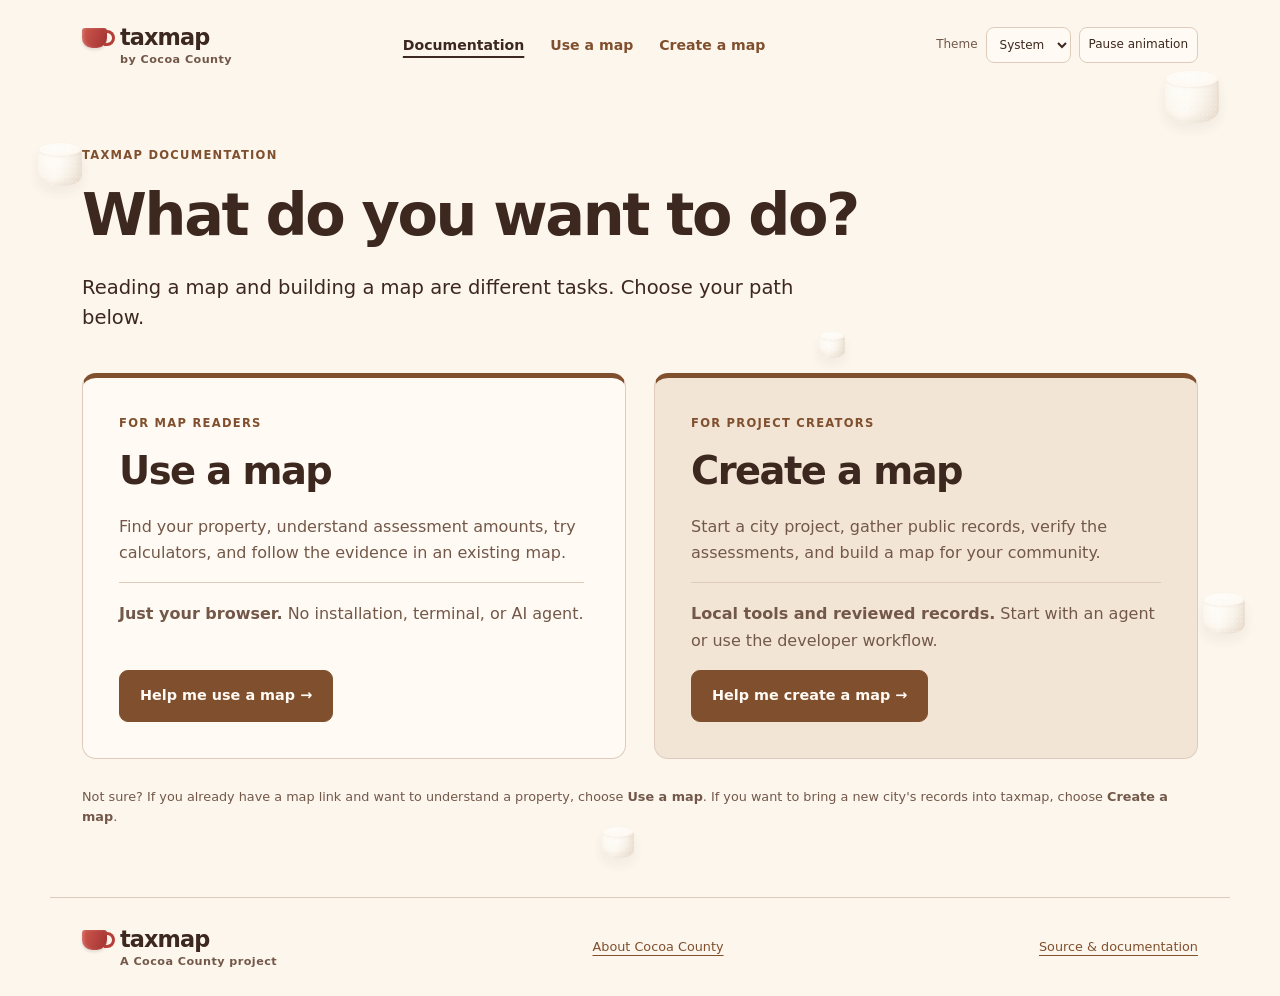
==== commit 11bd6b80: "Separate map reader and project creator documentation Co-authored-by: Copilot <223556219+Copilot@use" ====
--- a/website/docs/index.html
+++ b/website/docs/index.html
@@ -1,19 +1,27 @@
 <!doctype html>
 <html lang="en">
-<head><meta charset="utf-8"><meta name="viewport" content="width=device-width, initial-scale=1"><meta name="description" content="taxmap documentation for communities, developers, and AI agents."><title>Documentation | taxmap</title><link rel="stylesheet" href="../style.css?v=cocoa-3"><link rel="stylesheet" href="docs.css?v=cocoa-1"><script src="../theme.js?v=cocoa-2"></script></head>
+<head><meta charset="utf-8"><meta name="viewport" content="width=device-width, initial-scale=1"><meta name="description" content="Choose your taxmap documentation: use an existing map or create a new map project."><title>Documentation | taxmap</title><link rel="stylesheet" href="../style.css?v=cocoa-3"><link rel="stylesheet" href="docs.css?v=cocoa-3"><script src="../theme.js?v=cocoa-2"></script></head>
 <body>
 <a class="skip-link" href="#main">Skip to content</a>
-<header class="site-header"><a class="brand" href="../">taxmap<small>by Cocoa County</small></a><nav aria-label="Main navigation"><a href="./" aria-current="page">Documentation</a><a href="../concord/">Concord map</a><a href="https://github.com/Cocoa-County/tax-map">GitHub</a></nav></header>
+<header class="site-header"><a class="brand" href="../">taxmap<small>by Cocoa County</small></a><nav aria-label="Main navigation"><a href="./" aria-current="page">Documentation</a><a href="use.html">Use a map</a><a href="create.html">Create a map</a></nav></header>
 <main id="main" class="docs-home">
-  <p class="eyebrow">taxmap documentation</p><h1>Documentation for<br>every kind of builder.</h1>
-  <p class="lead">Explore an existing app, or choose one of the three project-building guides. Each has a different role in making public evidence useful.</p>
-  <section class="agent-prompt"><h2>Using an existing app?</h2><p><a href="users.html">Read the app user guide</a> to find properties, understand assessment amounts, explore calculators, and check sources. No agent or installation required.</p></section>
-  <div class="docs-cards">
-    <a href="community.html"><span class="eyebrow">01 / Non-technical</span><h2>Build with an agent</h2><p>Create a project with the interactive one-command installer, then ask Codex, Claude Code, or Copilot to research and build it. Or let your agent handle setup too.</p><span>Follow the non-technical guide &rarr;</span></a>
-    <a href="developers.html"><span class="eyebrow">02 / Developers</span><h2>For developers</h2><p>Install the tools, configure a project, work with models and GIS, test changes, and deploy to GitHub Pages.</p><span>Read the developer guide &rarr;</span></a>
-    <a href="agents.html"><span class="eyebrow">03 / Agents</span><h2>For AI agents</h2><p>A task-oriented playbook: MCP tool sequence, project boundaries, evidence requirements, failure handling, and completion checks.</p><span>Read the agent guide &rarr;</span></a>
+  <p class="eyebrow">taxmap documentation</p><h1>What do you want to do?</h1>
+  <p class="lead">Reading a map and building a map are different tasks. Choose your path below.</p>
+  <div class="docs-paths">
+    <section class="docs-path" aria-labelledby="use-title">
+      <p class="eyebrow">For map readers</p><h2 id="use-title">Use a map</h2>
+      <p>Find your property, understand assessment amounts, try calculators, and follow the evidence in an existing map.</p>
+      <p class="path-requirement"><strong>Just your browser.</strong> No installation, terminal, or AI agent.</p>
+      <a class="button" href="use.html">Help me use a map &rarr;</a>
+    </section>
+    <section class="docs-path docs-path-create" aria-labelledby="create-title">
+      <p class="eyebrow">For project creators</p><h2 id="create-title">Create a map</h2>
+      <p>Start a city project, gather public records, verify the assessments, and build a map for your community.</p>
+      <p class="path-requirement"><strong>Local tools and reviewed records.</strong> Start with an agent or use the developer workflow.</p>
+      <a class="button" href="create.html">Help me create a map &rarr;</a>
+    </section>
   </div>
-  <section class="agent-prompt"><h2>Creating a new project?</h2><p>Want to build a map without writing code? <a href="community.html#project-install">Run the interactive project installer</a> for PowerShell or Bash, then <a href="community.html#prompt">ask an agent to research and build your map</a>. You review permissions and results before publishing.</p><p>Agents can begin with <a href="../llms.txt">the documentation index</a> and <a href="agents.txt">the plain-text playbook</a>.</p></section>
+  <p class="fine">Not sure? If you already have a map link and want to understand a property, choose <strong>Use a map</strong>. If you want to bring a new city's records into taxmap, choose <strong>Create a map</strong>.</p>
 </main>
 <footer><a class="brand" href="../">taxmap<small>A Cocoa County project</small></a><a href="https://github.com/Cocoa-County">About Cocoa County</a><a href="https://github.com/Cocoa-County/tax-map">Source &amp; documentation</a></footer>
 </body></html>
--- a/website/docs/docs.css
+++ b/website/docs/docs.css
@@ -1,5 +1,20 @@
 .docs-home { padding: 56px 32px; }
 .docs-home > .lead { max-width: 760px; }
+.docs-paths { display: grid; grid-template-columns: repeat(2, minmax(0, 1fr)); gap: 28px; margin: 40px 0 28px; }
+.docs-path { display: flex; flex-direction: column; align-items: flex-start; padding: 36px; background: var(--surface); border: 1px solid var(--line); border-top: 5px solid var(--accent); border-radius: 14px; }
+.docs-path-create { background: var(--soft); }
+.docs-path h2 { font-size: clamp(1.9rem, 3vw, 2.6rem); }
+.docs-path > p:not(.eyebrow) { color: var(--muted); }
+.docs-path .button { margin-top: auto; }
+.path-requirement { padding-top: 18px; border-top: 1px solid var(--line); }
+.docs-switch { margin-top: 32px; padding: 24px; border: 1px solid var(--line); border-radius: 10px; background: var(--surface); }
+.docs-switch p:last-child { margin-bottom: 0; }
+.docs-switch h2 { font-size: 1.5rem; }
+.docs-breadcrumb { font-size: .88rem; color: var(--muted); margin-bottom: 24px; }
+.docs-sidebar .nav-group { margin-top: 20px; padding-top: 16px; border-top: 1px solid var(--line); }
+.docs-sidebar .nav-group-label { font-size: .75rem; font-weight: 750; text-transform: uppercase; letter-spacing: .07em; color: var(--muted); padding: 0 10px; margin-bottom: 6px; }
+.docs-sidebar .nav-group-active { border-top: 3px solid var(--accent); }
+.docs-sidebar .nav-group-active .nav-group-label { color: var(--ink); }
 .docs-cards { display: grid; grid-template-columns: repeat(3, 1fr); gap: 22px; margin: 40px 0; }
 .docs-cards > a { display: block; padding: 28px; background: var(--surface); border: 1px solid var(--line); border-radius: 14px; text-decoration: none; color: var(--ink); }
 .docs-cards > a:hover { border-color: var(--accent); background: var(--soft); }
@@ -11,6 +26,7 @@
 .docs-sidebar nav { display: flex; flex-direction: column; gap: 5px; }
 .docs-sidebar a { padding: 7px 10px; border-radius: 6px; }
 .docs-sidebar a[aria-current="page"] { background: var(--soft); color: var(--ink); }
+.site-header a[aria-current] { color: var(--ink); text-decoration: underline; text-decoration-thickness: 2px; text-underline-offset: 6px; }
 .docs-sidebar .toc { margin-top: 24px; border-top: 1px solid var(--line); padding-top: 16px; }
 .docs-sidebar .toc a { font-weight: 400; font-size: .82rem; }
 .docs-article { max-width: 820px; min-width: 0; }
@@ -29,5 +45,5 @@
 .docs-article table { width: 100%; border-collapse: collapse; font-size: .9rem; }
 .docs-article th, .docs-article td { text-align: left; border-bottom: 1px solid var(--line); padding: 12px 10px; vertical-align: top; }
 .docs-article th { background: var(--soft); }
-@media (max-width: 800px) { .docs-cards { grid-template-columns: 1fr; }.docs-layout { grid-template-columns: 1fr; gap: 28px; }.docs-sidebar { position: static; }.docs-sidebar > nav { flex-direction: row; flex-wrap: wrap; }.docs-sidebar .toc { display: none; } }
-@media (max-width: 650px) { .docs-home, .docs-layout { padding: 32px 20px; }.site-header { flex-wrap: wrap; }.docs-cards > a { padding: 22px; } }
+@media (max-width: 800px) { .docs-cards, .docs-paths { grid-template-columns: 1fr; }.docs-layout { grid-template-columns: 1fr; gap: 28px; }.docs-sidebar { position: static; }.docs-sidebar > nav { flex-direction: row; flex-wrap: wrap; }.docs-sidebar .nav-group-label { flex-basis: 100%; }.docs-sidebar .toc { display: none; } }
+@media (max-width: 650px) { .docs-home, .docs-layout { padding: 32px 20px; }.site-header { flex-wrap: wrap; }.docs-cards > a, .docs-path { padding: 24px; } }
